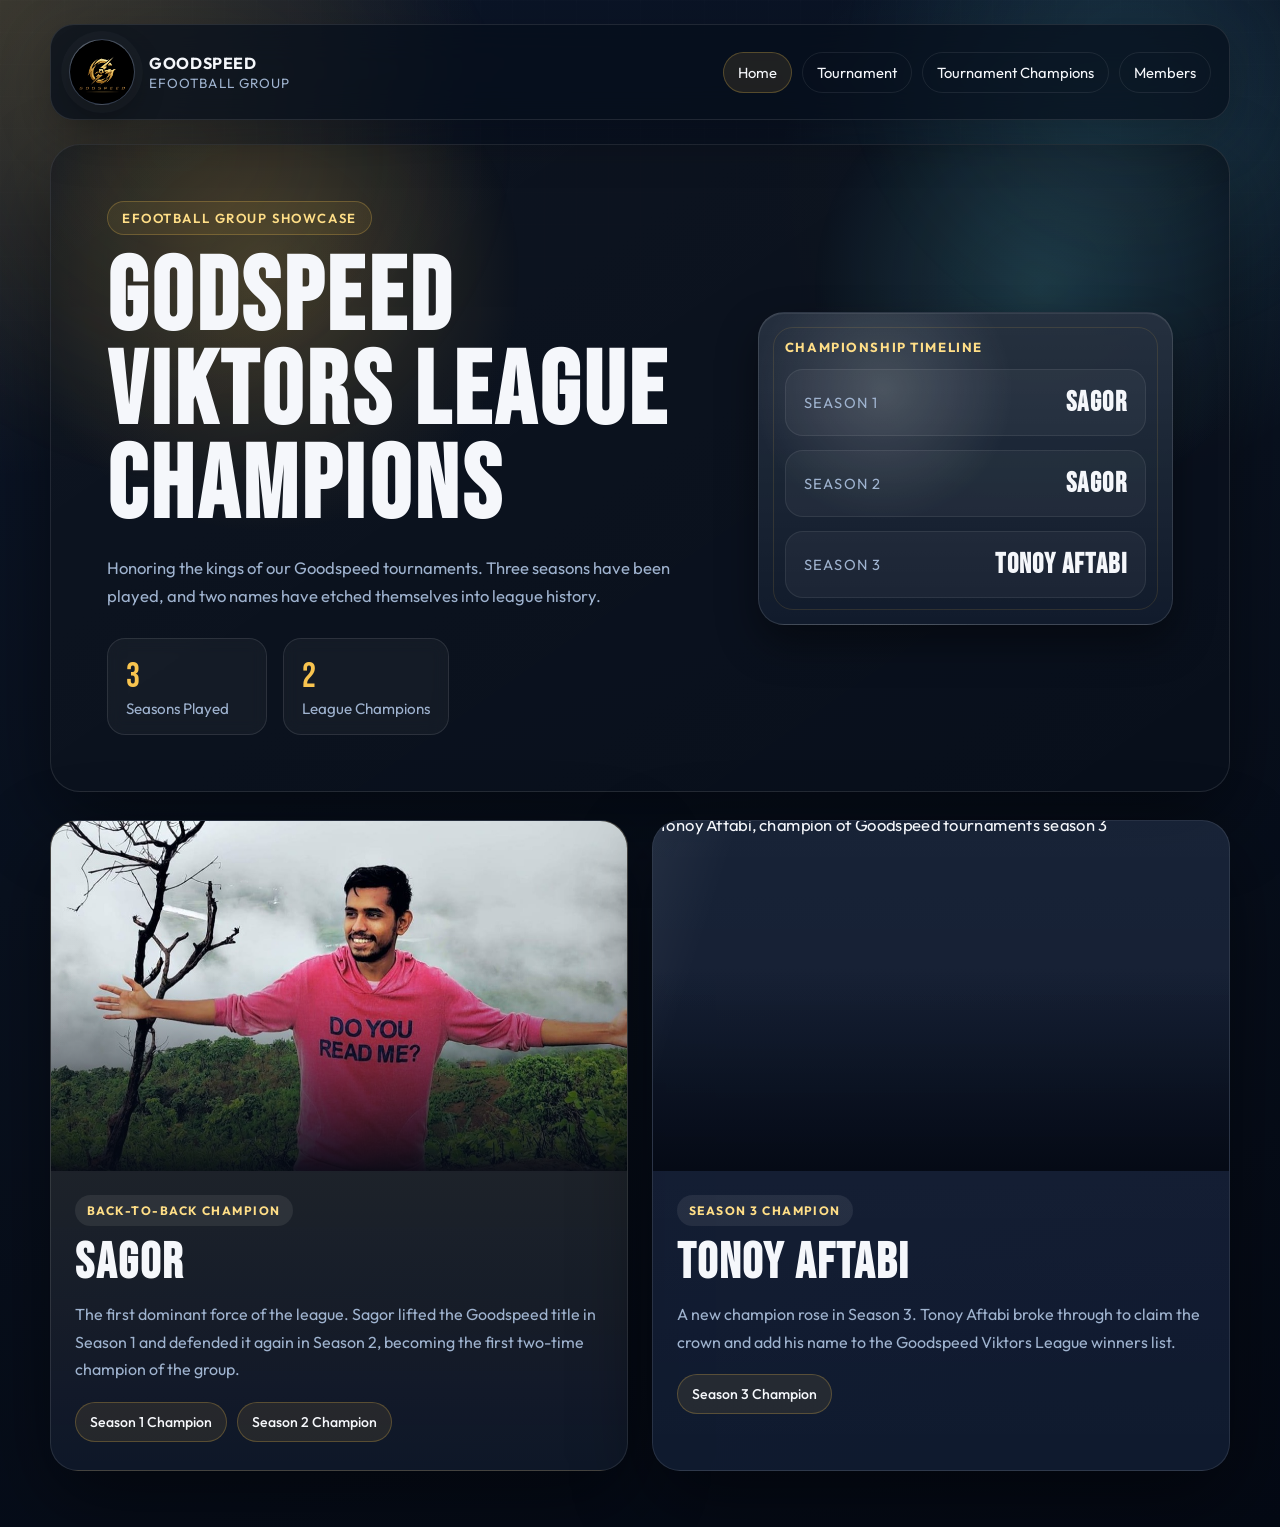
==== index.html @ aa0d16ce "Initial Goodspeed site" ====
<!DOCTYPE html>
<html lang="en">
<head>
  <meta charset="UTF-8">
  <meta name="viewport" content="width=device-width, initial-scale=1.0">
  <title>Goodspeed Viktors League</title>
  <link rel="preconnect" href="https://fonts.googleapis.com">
  <link rel="preconnect" href="https://fonts.gstatic.com" crossorigin>
  <link href="https://fonts.googleapis.com/css2?family=Bebas+Neue&family=Outfit:wght@300;400;500;600;700&display=swap" rel="stylesheet">
  <link rel="stylesheet" href="style.css">
</head>
<body>
  <div class="page-shell">
    <header class="topbar">
      <a class="brand" href="index.html" aria-label="Goodspeed Viktors League home">
        <span class="brand__badge">
          <img class="brand__logo" src="Logo main.png" alt="Goodspeed Viktors League logo">
        </span>
        <span class="brand__text">
          <strong>Goodspeed</strong>
          <span>eFootball Group</span>
        </span>
      </a>

      <nav class="topbar__nav" aria-label="Primary">
        <a href="index.html" aria-current="page">Home</a>
        <a href="tournament.html">Tournament</a>
        <a href="champions.html">Tournament Champions</a>
        <a href="members.html">Members</a>
      </nav>
    </header>

    <main>
      <section class="hero">
        <div class="hero__backdrop"></div>
        <div class="hero__content">
          <div class="hero__intro">
            <div class="hero__eyebrow">eFootball Group Showcase</div>
            <h1>GODSPEED VIKTORS LEAGUE CHAMPIONS</h1>
            <p class="hero__copy">
              Honoring the kings of our Goodspeed tournaments. Three seasons have been played, and two names have etched themselves into league history.
            </p>
            <div class="hero__stats">
              <div class="stat">
                <span class="stat__value">3</span>
                <span class="stat__label">Seasons Played</span>
              </div>
              <div class="stat">
                <span class="stat__value">2</span>
                <span class="stat__label">League Champions</span>
              </div>
            </div>
          </div>

          <aside class="hero__season-board">
            <div class="hero__board-label">Championship Timeline</div>
            <div class="season-entry">
              <span class="season-entry__season">Season 1</span>
              <strong class="season-entry__name">Sagor</strong>
            </div>
            <div class="season-entry">
              <span class="season-entry__season">Season 2</span>
              <strong class="season-entry__name">Sagor</strong>
            </div>
            <div class="season-entry">
              <span class="season-entry__season">Season 3</span>
              <strong class="season-entry__name">Tonoy Aftabi</strong>
            </div>
          </aside>
        </div>
      </section>

      <section class="champions">
        <article class="champion-card champion-card--primary">
          <div class="champion-card__media">
            <img src="sagor.jpg" alt="Sagor, champion of Goodspeed tournaments season 1 and season 2">
            <div class="champion-card__glow"></div>
          </div>
          <div class="champion-card__body">
            <div class="champion-card__tag">Back-to-Back Champion</div>
            <h2>Sagor</h2>
            <p>
              The first dominant force of the league. Sagor lifted the Goodspeed title in Season 1 and defended it again in Season 2, becoming the first two-time champion of the group.
            </p>
            <div class="season-list">
              <span>Season 1 Champion</span>
              <span>Season 2 Champion</span>
            </div>
          </div>
        </article>

        <article class="champion-card champion-card--secondary">
          <div class="champion-card__media">
            <img src="tonoy aftabi.PNG" alt="Tonoy Aftabi, champion of Goodspeed tournaments season 3">
            <div class="champion-card__glow"></div>
          </div>
          <div class="champion-card__body">
            <div class="champion-card__tag">Season 3 Champion</div>
            <h2>Tonoy Aftabi</h2>
            <p>
              A new champion rose in Season 3. Tonoy Aftabi broke through to claim the crown and add his name to the Goodspeed Viktors League winners list.
            </p>
            <div class="season-list">
              <span>Season 3 Champion</span>
            </div>
          </div>
        </article>
      </section>
    </main>
  </div>
</body>
</html>
---- style.css ----
:root {
  --bg: #09111f;
  --bg-deep: #040914;
  --panel: rgba(13, 25, 48, 0.82);
  --panel-strong: rgba(10, 19, 37, 0.96);
  --text: #f5f7fb;
  --muted: #9fb3cf;
  --gold: #f8c44f;
  --gold-soft: #ffde87;
  --cyan: #6ee7f8;
  --line: rgba(255, 255, 255, 0.1);
  --shadow: 0 28px 80px rgba(0, 0, 0, 0.45);
}

* {
  box-sizing: border-box;
}

html {
  scroll-behavior: smooth;
}

body {
  margin: 0;
  min-height: 100vh;
  font-family: "Outfit", sans-serif;
  color: var(--text);
  background:
    radial-gradient(circle at top left, rgba(248, 196, 79, 0.18), transparent 24%),
    radial-gradient(circle at 85% 12%, rgba(110, 231, 248, 0.16), transparent 18%),
    linear-gradient(160deg, #0b1528 0%, var(--bg) 45%, var(--bg-deep) 100%);
  overflow-x: hidden;
}

body::before {
  content: "";
  position: fixed;
  inset: 0;
  pointer-events: none;
  background-image:
    linear-gradient(rgba(255, 255, 255, 0.02) 1px, transparent 1px),
    linear-gradient(90deg, rgba(255, 255, 255, 0.02) 1px, transparent 1px);
  background-size: 32px 32px;
  mask-image: linear-gradient(to bottom, rgba(0, 0, 0, 0.5), transparent 90%);
  animation: gridDrift 18s linear infinite;
}

body::after {
  content: "";
  position: fixed;
  inset: -10%;
  pointer-events: none;
  background:
    radial-gradient(circle at 20% 22%, rgba(248, 196, 79, 0.08), transparent 22%),
    radial-gradient(circle at 82% 14%, rgba(110, 231, 248, 0.07), transparent 18%);
  filter: blur(26px);
  animation: ambientShift 14s ease-in-out infinite;
}

.page-shell {
  width: min(1180px, calc(100% - 32px));
  margin: 0 auto;
  padding: 24px 0 56px;
}

.topbar {
  position: sticky;
  top: 18px;
  z-index: 20;
  display: flex;
  align-items: center;
  justify-content: space-between;
  gap: 20px;
  margin-bottom: 24px;
  padding: 14px 18px;
  border: 1px solid var(--line);
  border-radius: 24px;
  background: rgba(6, 14, 27, 0.72);
  backdrop-filter: blur(18px);
  box-shadow: 0 16px 50px rgba(0, 0, 0, 0.26);
}

.brand {
  display: inline-flex;
  align-items: center;
  gap: 14px;
  color: var(--text);
  text-decoration: none;
}

.brand__badge {
  position: relative;
  display: grid;
  place-items: center;
  width: 66px;
  height: 66px;
  overflow: hidden;
  border-radius: 50%;
  background:
    radial-gradient(circle at 30% 25%, rgba(255, 255, 255, 0.18), transparent 34%),
    linear-gradient(180deg, rgba(255, 255, 255, 0.14), rgba(255, 255, 255, 0.04)),
    rgba(7, 18, 36, 0.98);
  border: 1px solid rgba(255, 255, 255, 0.14);
  box-shadow:
    inset 0 1px 0 rgba(255, 255, 255, 0.08),
    0 0 0 8px rgba(255, 255, 255, 0.025),
    0 12px 30px rgba(0, 0, 0, 0.3);
}

.brand__badge::before {
  content: "";
  position: absolute;
  inset: 6px;
  border-radius: 50%;
  border: 1px solid rgba(248, 196, 79, 0.18);
}

.brand__logo {
  width: 100%;
  height: 100%;
  object-fit: cover;
  border-radius: 50%;
  filter: drop-shadow(0 10px 14px rgba(0, 0, 0, 0.28));
}

.brand__text {
  display: flex;
  flex-direction: column;
  gap: 2px;
}

.brand__text strong {
  font-size: 1rem;
  font-weight: 700;
  letter-spacing: 0.04em;
  text-transform: uppercase;
}

.brand__text span {
  color: var(--muted);
  font-size: 0.84rem;
  letter-spacing: 0.08em;
  text-transform: uppercase;
}

.topbar__nav {
  display: flex;
  flex-wrap: wrap;
  justify-content: flex-end;
  gap: 10px;
}

.topbar__nav a {
  padding: 10px 14px;
  border: 1px solid rgba(255, 255, 255, 0.08);
  border-radius: 999px;
  color: var(--text);
  text-decoration: none;
  font-size: 0.92rem;
  transition:
    background-color 160ms ease,
    border-color 160ms ease,
    transform 160ms ease;
}

.topbar__nav a:hover {
  background: rgba(255, 255, 255, 0.07);
  border-color: rgba(248, 196, 79, 0.24);
  transform: translateY(-1px);
}

.topbar__nav a[aria-current="page"] {
  background: rgba(248, 196, 79, 0.1);
  border-color: rgba(248, 196, 79, 0.26);
}

.hero {
  position: relative;
  overflow: hidden;
  border: 1px solid var(--line);
  border-radius: 30px;
  background:
    linear-gradient(145deg, rgba(255, 255, 255, 0.04), rgba(255, 255, 255, 0.015)),
    rgba(5, 12, 24, 0.9);
  box-shadow: var(--shadow);
}

.hero__backdrop {
  position: absolute;
  inset: 0;
  background:
    radial-gradient(circle at 18% 20%, rgba(248, 196, 79, 0.22), transparent 24%),
    radial-gradient(circle at 84% 22%, rgba(110, 231, 248, 0.18), transparent 21%);
  opacity: 0.95;
}

.hero__content {
  position: relative;
  z-index: 1;
  display: grid;
  grid-template-columns: minmax(0, 1.2fr) minmax(280px, 0.8fr);
  gap: 28px;
  align-items: center;
  padding: 56px;
}

.hero__eyebrow {
  display: inline-flex;
  align-items: center;
  gap: 10px;
  padding: 8px 14px;
  border-radius: 999px;
  border: 1px solid rgba(248, 196, 79, 0.25);
  background: rgba(248, 196, 79, 0.08);
  color: var(--gold-soft);
  font-size: 0.82rem;
  font-weight: 600;
  letter-spacing: 0.12em;
  text-transform: uppercase;
}

h1,
h2 {
  margin: 0;
  font-family: "Bebas Neue", sans-serif;
  letter-spacing: 0.04em;
}

h1 {
  margin-top: 18px;
  font-size: clamp(3.6rem, 8vw, 6.4rem);
  line-height: 0.92;
}

.hero__copy {
  max-width: 620px;
  margin: 18px 0 0;
  color: var(--muted);
  font-size: 1.04rem;
  line-height: 1.7;
}

.hero__stats {
  display: flex;
  flex-wrap: wrap;
  gap: 16px;
  margin-top: 28px;
}

.stat {
  min-width: 160px;
  padding: 16px 18px;
  border: 1px solid var(--line);
  border-radius: 18px;
  background: rgba(255, 255, 255, 0.04);
  backdrop-filter: blur(8px);
}

.stat__value {
  display: block;
  font-family: "Bebas Neue", sans-serif;
  color: var(--gold);
  font-size: 2.2rem;
  letter-spacing: 0.06em;
}

.stat__label {
  color: var(--muted);
  font-size: 0.95rem;
}

.hero__season-board {
  position: relative;
  padding: 26px;
  border-radius: 26px;
  background:
    radial-gradient(circle at 30% 25%, rgba(255, 255, 255, 0.16), transparent 35%),
    linear-gradient(180deg, rgba(255, 255, 255, 0.12), rgba(255, 255, 255, 0.04)),
    rgba(8, 19, 36, 0.95);
  border: 1px solid rgba(255, 255, 255, 0.12);
  box-shadow:
    inset 0 1px 0 rgba(255, 255, 255, 0.08),
    0 18px 40px rgba(0, 0, 0, 0.42);
  animation: cardRise 0.9s ease both;
}

.hero__season-board::before {
  content: "";
  position: absolute;
  inset: 14px;
  border: 1px solid rgba(248, 196, 79, 0.12);
  border-radius: 20px;
  pointer-events: none;
}

.hero__board-label {
  color: var(--gold-soft);
  font-size: 0.82rem;
  font-weight: 700;
  letter-spacing: 0.12em;
  text-transform: uppercase;
}

.season-entry {
  position: relative;
  display: flex;
  align-items: center;
  justify-content: space-between;
  gap: 16px;
  margin-top: 14px;
  padding: 16px 18px;
  border: 1px solid rgba(255, 255, 255, 0.08);
  border-radius: 18px;
  background: rgba(255, 255, 255, 0.04);
}

.season-entry__season {
  color: var(--muted);
  font-size: 0.92rem;
  text-transform: uppercase;
  letter-spacing: 0.08em;
}

.season-entry__name {
  font-family: "Bebas Neue", sans-serif;
  font-size: 1.75rem;
  letter-spacing: 0.05em;
}

.champions {
  display: grid;
  grid-template-columns: repeat(2, minmax(0, 1fr));
  gap: 24px;
  margin-top: 28px;
}

.champion-card {
  position: relative;
  overflow: hidden;
  border: 1px solid var(--line);
  border-radius: 28px;
  background:
    linear-gradient(180deg, rgba(255, 255, 255, 0.055), rgba(255, 255, 255, 0.02)),
    var(--panel);
  box-shadow: var(--shadow);
  animation: cardRise 0.8s ease both;
}

.champion-card--primary {
  background:
    linear-gradient(180deg, rgba(248, 196, 79, 0.16), rgba(255, 255, 255, 0.02)),
    var(--panel-strong);
}

.champion-card--secondary {
  animation-delay: 0.16s;
}

.champion-card__media {
  position: relative;
  height: 350px;
  overflow: hidden;
}

.champion-card__media img {
  width: 100%;
  height: 100%;
  object-fit: cover;
  object-position: center top;
  display: block;
  transform: scale(1.04);
  animation: imageBreath 10s ease-in-out infinite;
}

.champion-card--secondary .champion-card__media img {
  object-position: center 28%;
}

.champion-card__glow {
  position: absolute;
  inset: auto 0 0;
  height: 58%;
  background: linear-gradient(to top, rgba(4, 9, 20, 0.94), transparent);
}

.champion-card::after {
  content: "";
  position: absolute;
  top: -120%;
  left: -35%;
  width: 42%;
  height: 280%;
  background: linear-gradient(to right, transparent, rgba(255, 255, 255, 0.08), transparent);
  transform: rotate(18deg);
  animation: sheen 11s ease-in-out infinite;
}

.champion-card__body {
  padding: 24px 24px 28px;
}

.champion-card__tag {
  display: inline-block;
  padding: 8px 12px;
  border-radius: 999px;
  background: rgba(255, 255, 255, 0.08);
  color: var(--gold-soft);
  font-size: 0.76rem;
  font-weight: 700;
  letter-spacing: 0.12em;
  text-transform: uppercase;
}

.champion-card h2 {
  margin-top: 14px;
  font-size: 3.1rem;
  line-height: 0.95;
}

.champion-card p {
  margin: 14px 0 0;
  color: var(--muted);
  line-height: 1.72;
}

.season-list {
  display: flex;
  flex-wrap: wrap;
  gap: 10px;
  margin-top: 18px;
}

.season-list span {
  padding: 10px 14px;
  border: 1px solid rgba(248, 196, 79, 0.24);
  border-radius: 999px;
  background: rgba(248, 196, 79, 0.09);
  color: var(--text);
  font-size: 0.88rem;
  font-weight: 500;
}

.subpage-panel {
  margin-top: 28px;
  padding: 28px;
  border: 1px solid var(--line);
  border-radius: 28px;
  background:
    linear-gradient(180deg, rgba(255, 255, 255, 0.055), rgba(255, 255, 255, 0.02)),
    var(--panel);
  box-shadow: var(--shadow);
}

.subpage-panel--hero {
  position: relative;
  overflow: hidden;
  background:
    radial-gradient(circle at 18% 20%, rgba(248, 196, 79, 0.12), transparent 26%),
    linear-gradient(180deg, rgba(255, 255, 255, 0.055), rgba(255, 255, 255, 0.02)),
    var(--panel-strong);
}

.subpage-panel h1,
.subpage-panel h2 {
  margin-bottom: 14px;
}

.subpage-panel p {
  color: var(--muted);
  line-height: 1.7;
}

.subpage-grid {
  display: grid;
  grid-template-columns: repeat(3, minmax(0, 1fr));
  gap: 18px;
  margin-top: 22px;
}

.subpage-card {
  padding: 20px;
  border: 1px solid rgba(255, 255, 255, 0.08);
  border-radius: 22px;
  background: rgba(255, 255, 255, 0.04);
}

.subpage-card__eyebrow {
  color: var(--gold-soft);
  font-size: 0.78rem;
  font-weight: 700;
  letter-spacing: 0.12em;
  text-transform: uppercase;
}

.subpage-card strong {
  display: block;
  margin-top: 10px;
  font-family: "Bebas Neue", sans-serif;
  font-size: 2rem;
  letter-spacing: 0.04em;
}

.member-list {
  display: grid;
  grid-template-columns: repeat(2, minmax(0, 1fr));
  gap: 18px;
  margin-top: 22px;
}

@keyframes gridDrift {
  from {
    transform: translate3d(0, 0, 0);
  }

  to {
    transform: translate3d(0, 32px, 0);
  }
}

@keyframes ambientShift {
  0%,
  100% {
    transform: translate3d(0, 0, 0) scale(1);
  }

  50% {
    transform: translate3d(1.5%, -1%, 0) scale(1.03);
  }
}

@keyframes imageBreath {
  0%,
  100% {
    transform: scale(1.04);
  }

  50% {
    transform: scale(1.08);
  }
}

@keyframes sheen {
  0%,
  80%,
  100% {
    transform: translateX(0) rotate(18deg);
    opacity: 0;
  }

  12% {
    transform: translateX(250%) rotate(18deg);
    opacity: 1;
  }
}

@keyframes cardRise {
  from {
    opacity: 0;
    transform: translateY(22px);
  }

  to {
    opacity: 1;
    transform: translateY(0);
  }
}

@media (max-width: 920px) {
  .topbar {
    position: static;
    flex-direction: column;
    align-items: stretch;
  }

  .brand {
    justify-content: center;
  }

  .topbar__nav {
    justify-content: center;
  }

  .hero__content,
  .champions,
  .subpage-grid,
  .member-list {
    grid-template-columns: 1fr;
  }

  .hero__content {
    padding: 32px 24px 36px;
  }

  .champion-card__media {
    height: 320px;
  }
}

@media (max-width: 560px) {
  .page-shell {
    width: min(100% - 18px, 1180px);
    padding-top: 10px;
  }

  .hero,
  .champion-card {
    border-radius: 22px;
  }

  h1 {
    font-size: 3.1rem;
  }

  .hero__copy {
    font-size: 0.98rem;
  }

  .brand {
    gap: 10px;
  }

  .brand__badge {
    width: 58px;
    height: 58px;
  }

  .brand__text strong {
    font-size: 0.9rem;
  }

  .topbar__nav a {
    width: 100%;
    text-align: center;
  }

  .stat {
    min-width: unset;
    width: 100%;
  }

  .champion-card__media {
    height: 280px;
  }

  .champion-card h2 {
    font-size: 2.65rem;
  }
}

@media (prefers-reduced-motion: reduce) {
  *,
  *::before,
  *::after {
    animation: none !important;
    transition: none !important;
    scroll-behavior: auto !important;
  }
}
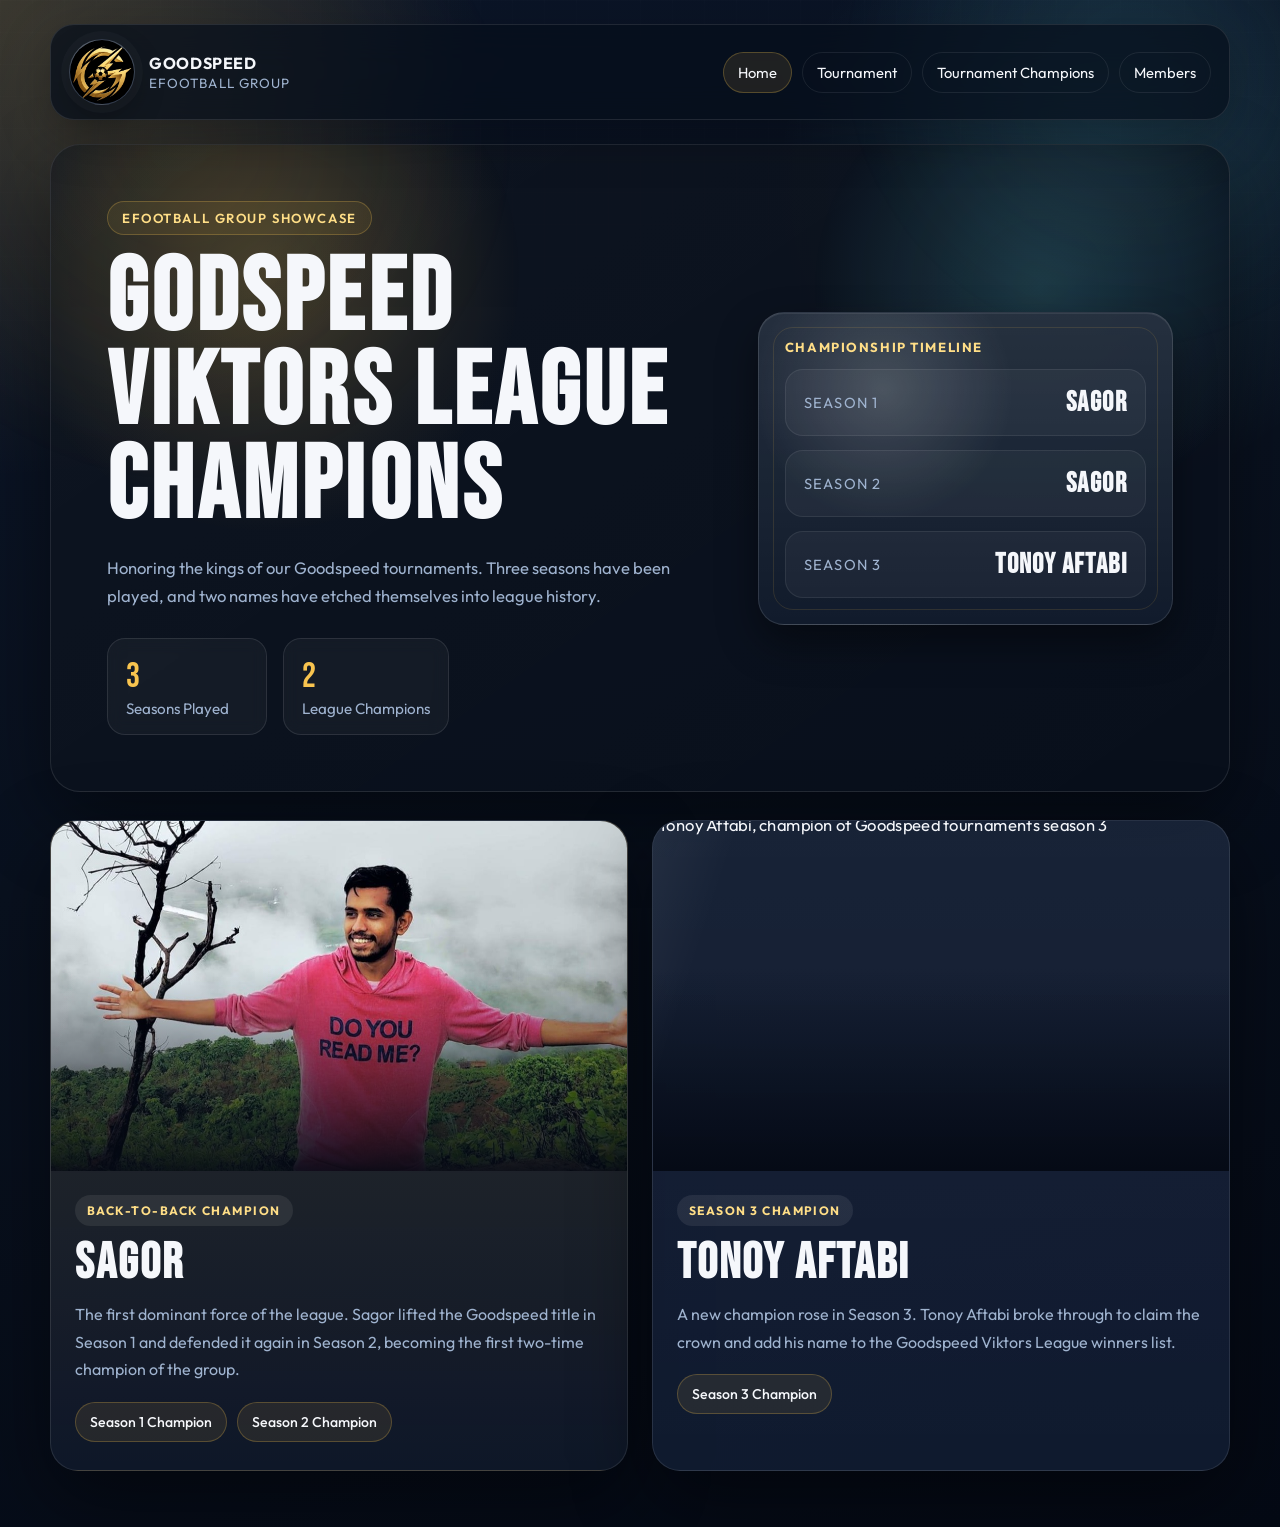
==== commit 86a8b146: "Bust logo cache" ====
--- a/index.html
+++ b/index.html
@@ -14,7 +14,7 @@
     <header class="topbar">
       <a class="brand" href="index.html" aria-label="Goodspeed Viktors League home">
         <span class="brand__badge">
-          <img class="brand__logo" src="Logo main.png" alt="Goodspeed Viktors League logo">
+          <img class="brand__logo" src="Logo main.png?v=2" alt="Goodspeed Viktors League logo">
         </span>
         <span class="brand__text">
           <strong>Goodspeed</strong>
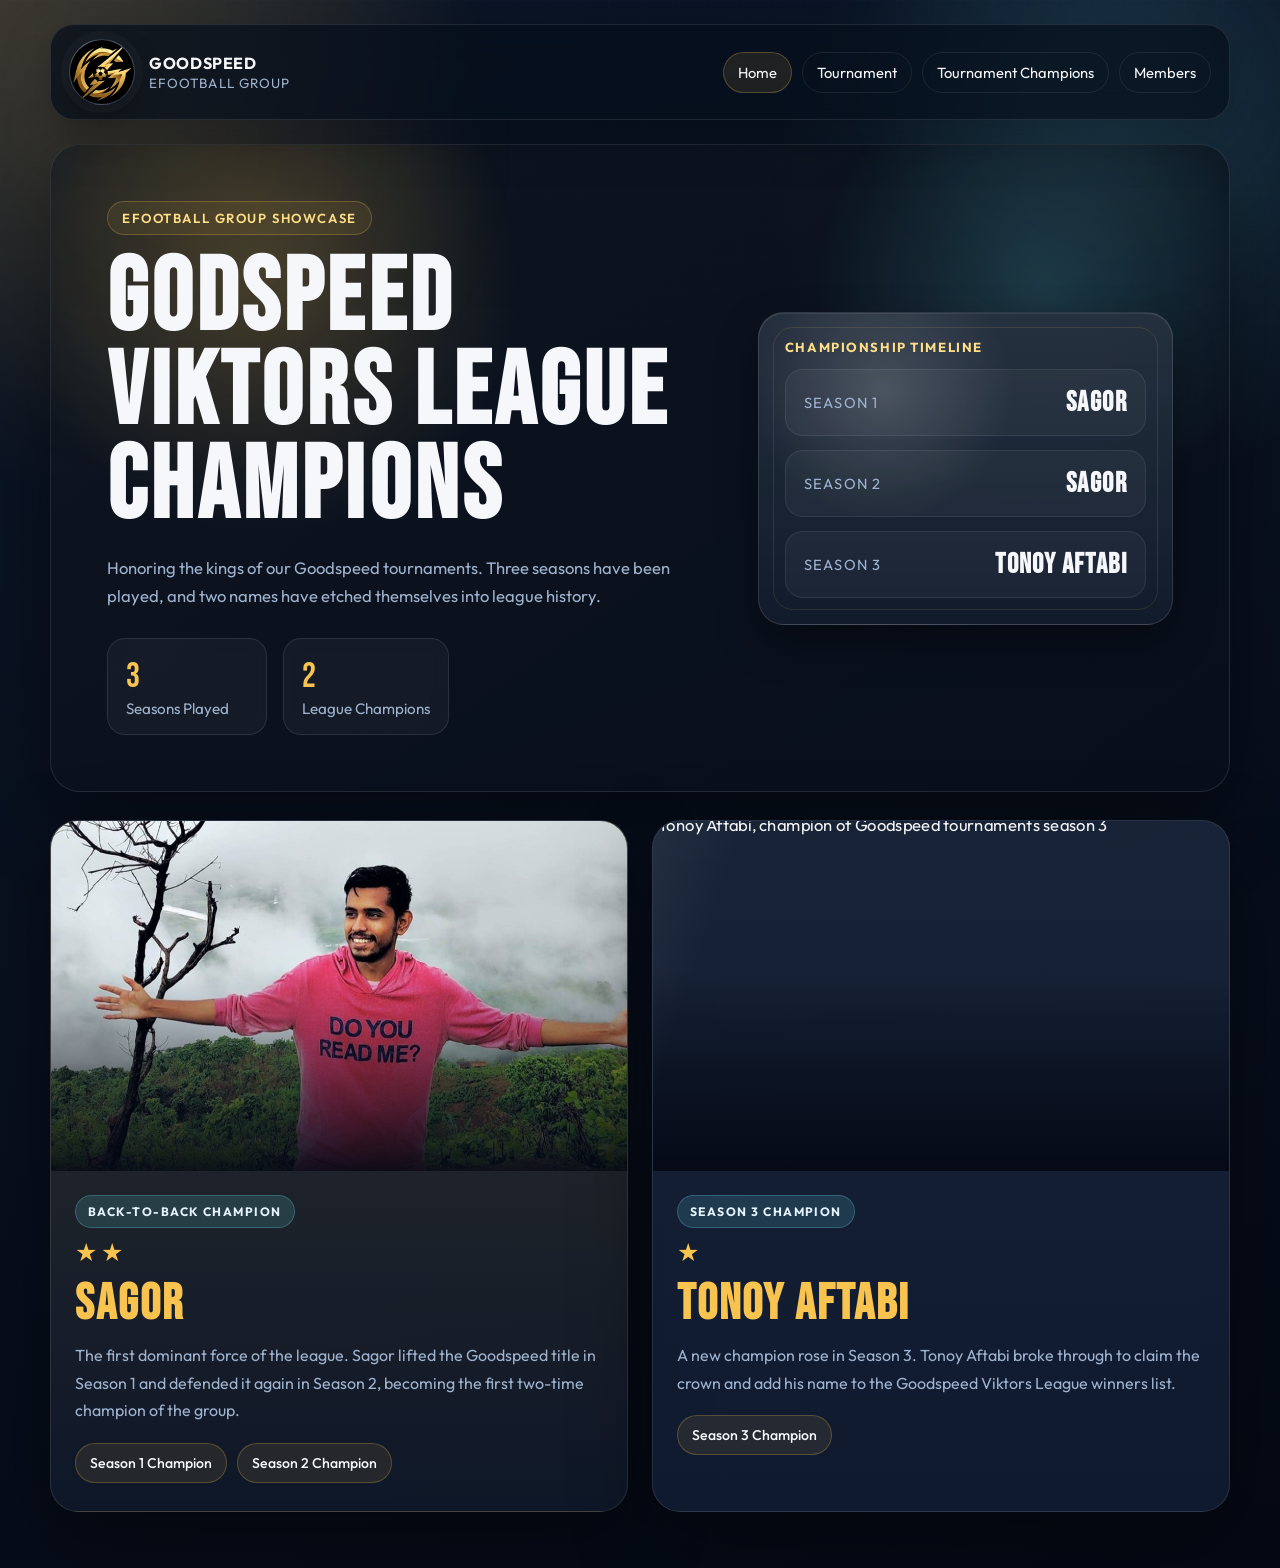
==== commit 8193cf1c: "Refine champion and member badges" ====
--- a/index.html
+++ b/index.html
@@ -77,8 +77,9 @@
             <div class="champion-card__glow"></div>
           </div>
           <div class="champion-card__body">
-            <div class="champion-card__tag">Back-to-Back Champion</div>
-            <h2>Sagor</h2>
+            <div class="champion-card__tag champion-card__tag--champion">Back-to-Back Champion</div>
+            <div class="champion-stars" aria-label="2 tournament wins">&#9733;&#9733;</div>
+            <h2 class="champion-name">Sagor</h2>
             <p>
               The first dominant force of the league. Sagor lifted the Goodspeed title in Season 1 and defended it again in Season 2, becoming the first two-time champion of the group.
             </p>
@@ -95,8 +96,9 @@
             <div class="champion-card__glow"></div>
           </div>
           <div class="champion-card__body">
-            <div class="champion-card__tag">Season 3 Champion</div>
-            <h2>Tonoy Aftabi</h2>
+            <div class="champion-card__tag champion-card__tag--champion">Season 3 Champion</div>
+            <div class="champion-stars" aria-label="1 tournament win">&#9733;</div>
+            <h2 class="champion-name">Tonoy Aftabi</h2>
             <p>
               A new champion rose in Season 3. Tonoy Aftabi broke through to claim the crown and add his name to the Goodspeed Viktors League winners list.
             </p>
--- a/style.css
+++ b/style.css
@@ -404,11 +404,29 @@
   padding: 8px 12px;
   border-radius: 999px;
   background: rgba(255, 255, 255, 0.08);
-  color: var(--gold-soft);
   font-size: 0.76rem;
   font-weight: 700;
   letter-spacing: 0.12em;
   text-transform: uppercase;
+}
+
+.champion-card__tag--champion {
+  color: #e6f4ff;
+  background: rgba(110, 231, 248, 0.14);
+  border: 1px solid rgba(110, 231, 248, 0.24);
+}
+
+.champion-stars {
+  margin-top: 14px;
+  color: var(--gold);
+  font-family: "Bebas Neue", sans-serif;
+  font-size: 1.55rem;
+  letter-spacing: 0.16em;
+  line-height: 1;
+}
+
+.champion-name {
+  color: var(--gold);
 }
 
 .champion-card h2 {
@@ -485,11 +503,18 @@
 }
 
 .subpage-card__eyebrow {
-  color: var(--gold-soft);
   font-size: 0.78rem;
   font-weight: 700;
   letter-spacing: 0.12em;
   text-transform: uppercase;
+}
+
+.subpage-card__eyebrow--member {
+  color: #8fb0d4;
+}
+
+.subpage-card__eyebrow--champion {
+  color: #eef9ff;
 }
 
 .subpage-card strong {
@@ -502,9 +527,74 @@
 
 .member-list {
   display: grid;
-  grid-template-columns: repeat(2, minmax(0, 1fr));
+  grid-template-columns: repeat(3, minmax(0, 1fr));
   gap: 18px;
   margin-top: 22px;
+}
+
+.member-card {
+  padding: 22px 20px;
+  border: 1px solid rgba(255, 255, 255, 0.08);
+  border-radius: 22px;
+  background: rgba(255, 255, 255, 0.04);
+  text-align: center;
+}
+
+.member-card strong {
+  display: block;
+  margin-top: 12px;
+  font-family: "Bebas Neue", sans-serif;
+  font-size: 2rem;
+  letter-spacing: 0.04em;
+  line-height: 0.95;
+}
+
+.member-card__name--champion {
+  color: var(--gold);
+}
+
+.member-card p {
+  margin: 10px 0 0;
+  color: var(--muted);
+  line-height: 1.65;
+}
+
+.member-card__avatar {
+  width: 104px;
+  height: 104px;
+  margin: 0 auto 16px;
+  overflow: hidden;
+  border-radius: 50%;
+  border: 1px solid rgba(255, 255, 255, 0.12);
+  background:
+    radial-gradient(circle at 30% 25%, rgba(255, 255, 255, 0.18), transparent 34%),
+    linear-gradient(180deg, rgba(255, 255, 255, 0.12), rgba(255, 255, 255, 0.04)),
+    rgba(7, 18, 36, 0.98);
+  box-shadow:
+    inset 0 1px 0 rgba(255, 255, 255, 0.08),
+    0 10px 26px rgba(0, 0, 0, 0.24);
+}
+
+.member-card__avatar img {
+  width: 100%;
+  height: 100%;
+  display: block;
+  object-fit: cover;
+}
+
+.member-card__avatar--initials {
+  display: grid;
+  place-items: center;
+  color: var(--gold-soft);
+  font-family: "Bebas Neue", sans-serif;
+  font-size: 2rem;
+  letter-spacing: 0.08em;
+}
+
+.champion-stars--member {
+  margin-top: 10px;
+  font-size: 1.35rem;
+  letter-spacing: 0.14em;
 }
 
 @keyframes gridDrift {
@@ -644,6 +734,10 @@
 
   .champion-card h2 {
     font-size: 2.65rem;
+  }
+
+  .member-card strong {
+    font-size: 1.7rem;
   }
 }
 
